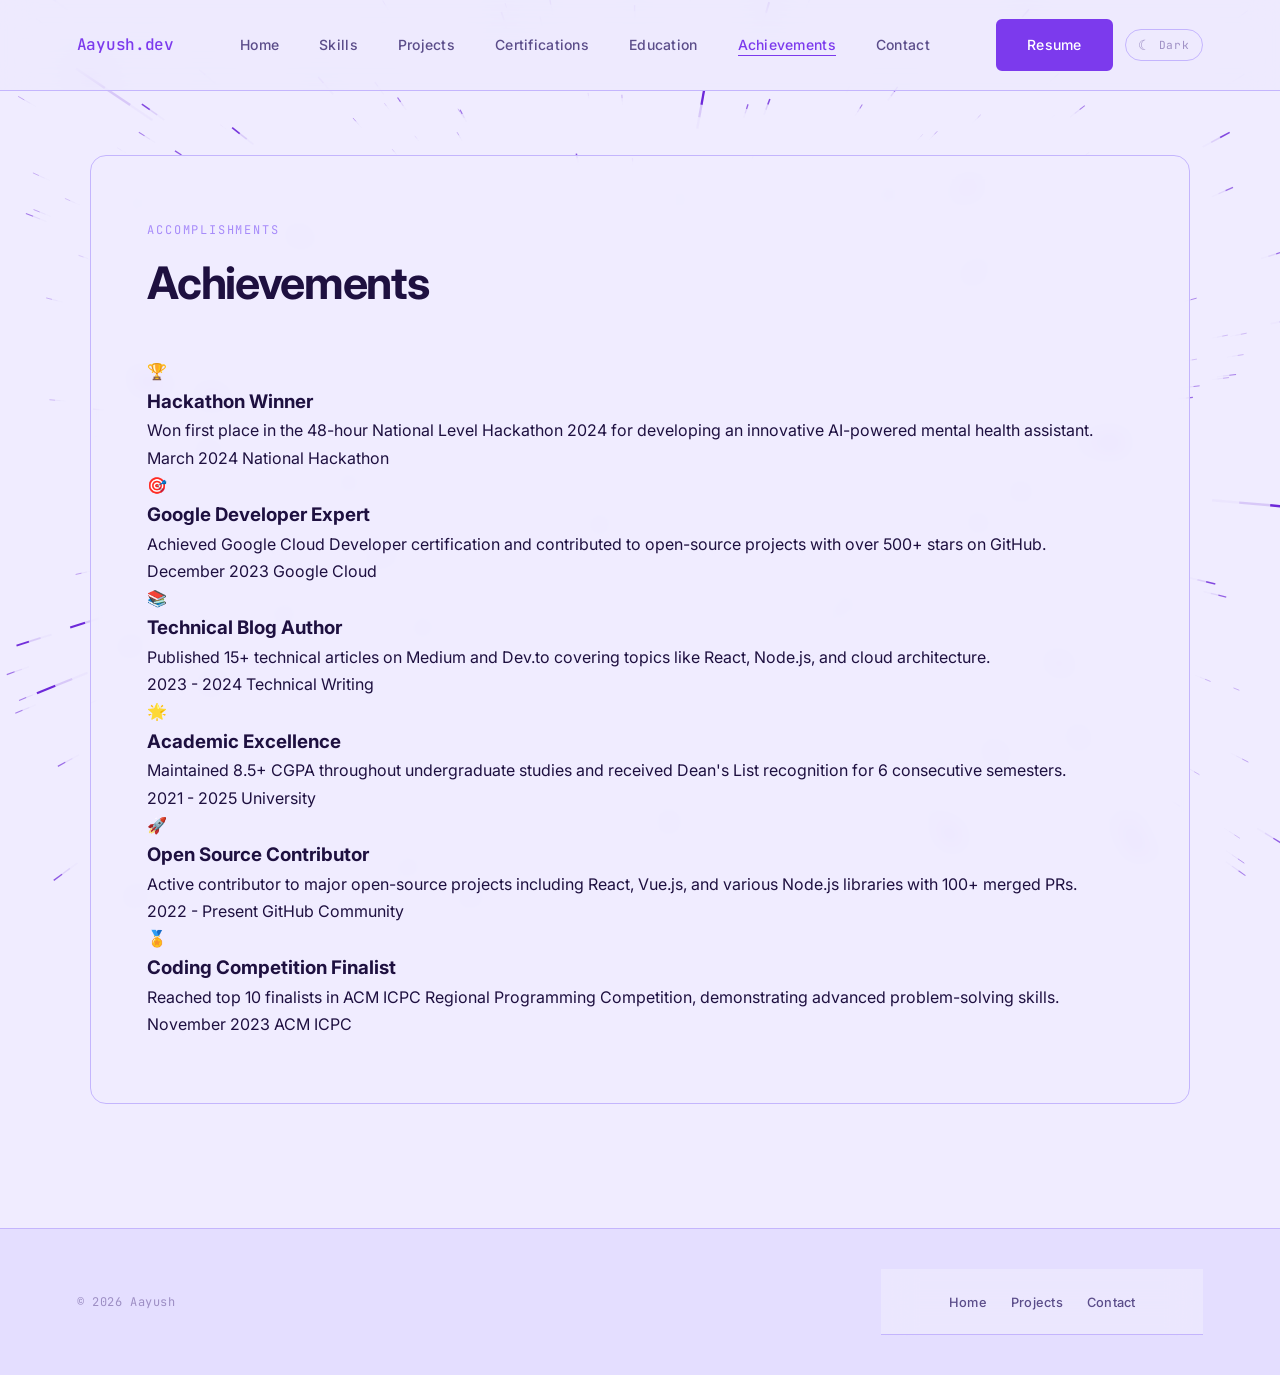
==== achievements.html @ 0359190d "Add files via upload" ====
<!DOCTYPE html>
<html lang="en">
<head>
  <meta charset="UTF-8" />
  <meta name="viewport" content="width=device-width, initial-scale=1.0" />
  <title>Achievements — Aayush</title>
  <link rel="stylesheet" href="css/style.css" />
</head>
<body>
  <canvas id="starfield" aria-hidden="true"></canvas>
  <div id="curtain"></div>

  <nav>
    <a href="index.html" class="logo">Aayush.dev</a>
    <ul>
      <li><a href="index.html">Home</a></li>
      <li><a href="skills.html">Skills</a></li>
      <li><a href="projects.html">Projects</a></li>
      <li><a href="certifications.html">Certifications</a></li>
      <li><a href="education.html">Education</a></li>
      <li><a href="achievements.html" class="active">Achievements</a></li>
      <li><a href="contact.html">Contact</a></li>
    </ul>
    <div style="display:flex; align-items:center; gap:0.8rem;">
      <a href="resume.html" class="btn nav-resume-btn" aria-label="View Resume">Resume</a>
      <button id="theme-toggle" class="theme-toggle" aria-label="Toggle dark mode">
        <span class="toggle-icon">☾</span>
        <span class="toggle-label">Dark</span>
      </button>
      <button class="hamburger" aria-label="Toggle menu">
        <span></span><span></span><span></span>
      </button>
    </div>
  </nav>

  <section>
    <div class="section-inner">
      <p class="section-label fade-in">Accomplishments</p>
      <h1 class="section-title fade-in">Achievements</h1>

      <div class="achievements-grid fade-in">
        <!-- Achievement 1 -->
        <div class="achievement-card">
          <div class="achievement-icon">
            <span>🏆</span>
          </div>
          <div class="achievement-content">
            <h3 class="achievement-title">Hackathon Winner</h3>
            <p class="achievement-desc">
              Won first place in the 48-hour National Level Hackathon 2024 for developing an innovative AI-powered mental health assistant.
            </p>
            <div class="achievement-meta">
              <span class="achievement-date">March 2024</span>
              <span class="achievement-org">National Hackathon</span>
            </div>
          </div>
        </div>

        <!-- Achievement 2 -->
        <div class="achievement-card">
          <div class="achievement-icon">
            <span>🎯</span>
          </div>
          <div class="achievement-content">
            <h3 class="achievement-title">Google Developer Expert</h3>
            <p class="achievement-desc">
              Achieved Google Cloud Developer certification and contributed to open-source projects with over 500+ stars on GitHub.
            </p>
            <div class="achievement-meta">
              <span class="achievement-date">December 2023</span>
              <span class="achievement-org">Google Cloud</span>
            </div>
          </div>
        </div>

        <!-- Achievement 3 -->
        <div class="achievement-card">
          <div class="achievement-icon">
            <span>📚</span>
          </div>
          <div class="achievement-content">
            <h3 class="achievement-title">Technical Blog Author</h3>
            <p class="achievement-desc">
              Published 15+ technical articles on Medium and Dev.to covering topics like React, Node.js, and cloud architecture.
            </p>
            <div class="achievement-meta">
              <span class="achievement-date">2023 - 2024</span>
              <span class="achievement-org">Technical Writing</span>
            </div>
          </div>
        </div>

        <!-- Achievement 4 -->
        <div class="achievement-card">
          <div class="achievement-icon">
            <span>🌟</span>
          </div>
          <div class="achievement-content">
            <h3 class="achievement-title">Academic Excellence</h3>
            <p class="achievement-desc">
              Maintained 8.5+ CGPA throughout undergraduate studies and received Dean's List recognition for 6 consecutive semesters.
            </p>
            <div class="achievement-meta">
              <span class="achievement-date">2021 - 2025</span>
              <span class="achievement-org">University</span>
            </div>
          </div>
        </div>

        <!-- Achievement 5 -->
        <div class="achievement-card">
          <div class="achievement-icon">
            <span>🚀</span>
          </div>
          <div class="achievement-content">
            <h3 class="achievement-title">Open Source Contributor</h3>
            <p class="achievement-desc">
              Active contributor to major open-source projects including React, Vue.js, and various Node.js libraries with 100+ merged PRs.
            </p>
            <div class="achievement-meta">
              <span class="achievement-date">2022 - Present</span>
              <span class="achievement-org">GitHub Community</span>
            </div>
          </div>
        </div>

        <!-- Achievement 6 -->
        <div class="achievement-card">
          <div class="achievement-icon">
            <span>🏅</span>
          </div>
          <div class="achievement-content">
            <h3 class="achievement-title">Coding Competition Finalist</h3>
            <p class="achievement-desc">
              Reached top 10 finalists in ACM ICPC Regional Programming Competition, demonstrating advanced problem-solving skills.
            </p>
            <div class="achievement-meta">
              <span class="achievement-date">November 2023</span>
              <span class="achievement-org">ACM ICPC</span>
            </div>
          </div>
        </div>
      </div>
    </div>
  </section>

  <canvas class="canvas-divider" aria-hidden="true"></canvas>

  <footer>
    <p>&copy; 2026 Aayush</p>
    <nav>
      <ul>
        <li><a href="index.html">Home</a></li>
        <li><a href="projects.html">Projects</a></li>
        <li><a href="contact.html">Contact</a></li>
      </ul>
    </nav>
  </footer>

  <div class="toast" id="toast"></div>
  
  <!-- Contact Dialog Overlay -->
  <div class="contact-overlay" id="contactOverlay"></div>
  
  <!-- Contact Dialog -->
  <div class="contact-dialog" id="contactDialog">
    <div class="contact-dialog-header">
      <h3>Get in Touch</h3>
    </div>
    <div class="contact-dialog-body">
      <div class="contact-greeting">
        <span class="emoji">👋</span>
        Hello! I'd love to hear from you. Feel free to reach out if you have any questions, opportunities, or just want to connect!
      </div>
      <div class="contact-buttons">
        <a href="https://wa.me/+917888376973?text=Hi%20Aayush!%20I%20found%20your%20portfolio%20and%20would%20like%20to%20connect." target="_blank" rel="noopener noreferrer" class="contact-btn-whatsapp">
          <svg width="18" height="18" viewBox="0 0 24 24" fill="currentColor">
            <path d="M17.472 14.382c-.297-.149-1.758-.867-2.03-.967-.273-.099-.471-.149-.67.149-.197.297-.767.966-.94 1.164-.173.199-.347.223-.644.074-.297-.149-1.255-.462-2.39-1.475-.883-.788-1.48-1.761-1.653-2.059-.173-.297-.018-.458.13-.606.134-.133.297-.347.446-.521.151-.172.2-.296.3-.495.099-.198.05-.372-.025-.521-.075-.148-.669-1.611-.916-2.206-.242-.579-.487-.501-.669-.51l-.57-.01c-.198 0-.52.074-.792.372s-1.04 1.016-1.04 2.479 1.065 2.876 1.213 3.074c.149.198 2.095 3.2 5.076 4.487.709.306 1.263.489 1.694.626.712.226 1.36.194 1.872.118.571-.085 1.758-.719 2.006-1.413.248-.695.248-1.29.173-1.414-.074-.123-.272-.198-.57-.347m-5.421 7.403h-.004a9.87 9.87 0 01-5.031-1.378l-.361-.214-3.741.982.998-3.648-.235-.374a9.86 9.86 0 01-1.51-5.26c.001-5.45 4.436-9.884 9.888-9.884 2.64 0 5.122 1.03 6.988 2.898a9.825 9.825 0 012.893 6.994c-.003 5.45-4.437 9.884-9.885 9.884m8.413-18.297A11.815 11.815 0 0012.05 0C5.495 0 .16 5.335.157 11.892c0 2.096.547 4.142 1.588 5.945L.057 24l6.305-1.654a11.882 11.882 0 005.683 1.448h.005c6.554 0 11.89-5.335 11.893-11.893a11.821 11.821 0 00-3.48-8.413Z"/>
          </svg>
          Chat on WhatsApp
        </a>
        <button class="contact-btn-close" onclick="closeContactDialog()">Close</button>
      </div>
    </div>
  </div>

 

  <script src="js/main.js"></script>
</body>
</html>
---- css/style.css ----
@import url('https://fonts.googleapis.com/css2?family=Inter:wght@300;400;500;600;700&family=JetBrains+Mono:wght@300;400;500&display=swap');

*, *::before, *::after {
  margin: 0;
  padding: 0;
  box-sizing: border-box;
}

/* ── LIGHT MODE ── */
:root {
  --bg:           #f0ecff;
  --bg2:          #e4deff;
  --bg-glass:     rgba(240, 236, 255, 0.78);
  --bg2-glass:    rgba(228, 222, 255, 0.82);
  --text:         #1e1040;
  --text-muted:   #5b4d8a;
  --text-faint:   #9d8ec4;
  --accent:       #7c3aed;
  --accent2:      #a78bfa;
  --accent-hover: #6d28d9;
  --border:       rgba(124, 58, 237, 0.2);
  --border-solid: #c4b5fd;
  --glass-nav:    rgba(237, 233, 254, 0.82);
  --mono: 'JetBrains Mono', monospace;
  --sans: 'Inter', sans-serif;
  --transition: 0.4s cubic-bezier(0.4, 0, 0.2, 1);
}

/* ── DARK MODE ── */
[data-theme="dark"] {
  --bg:           #0d0820;
  --bg2:          #160e30;
  --bg-glass:     rgba(13, 8, 32, 0.80);
  --bg2-glass:    rgba(22, 14, 48, 0.85);
  --text:         #e8e0ff;
  --text-muted:   #b8a8e8;
  --text-faint:   #6b5b9a;
  --accent:       #a78bfa;
  --accent2:      #c4b5fd;
  --accent-hover: #c4b5fd;
  --border:       rgba(167, 139, 250, 0.2);
  --border-solid: #4c3880;
  --glass-nav:    rgba(13, 8, 32, 0.85);
}

html { scroll-behavior: smooth; }

body {
  font-family: var(--sans);
  background: var(--bg);
  color: var(--text);
  line-height: 1.7;
  overflow-x: hidden;
  position: relative;
}

/* ── STARFIELD ── */
#starfield {
  position: fixed;
  inset: 0;
  width: 100%;
  height: 100%;
  z-index: 0;
  pointer-events: none;
}

nav, section, footer, .canvas-divider {
  position: relative;
  z-index: 1;
}

/* Sections: translucent glass so starfield peeks through */
section {
  padding: 4rem 6%;
  background: transparent;
  backdrop-filter: none;
  -webkit-backdrop-filter: none;
}

/* Inner content wrapper — centered card with starfield visible on sides */
.section-inner {
  max-width: 1100px;
  margin: 0 auto;
  padding: 4rem 5%;
  background: var(--bg-glass);
  backdrop-filter: blur(10px);
  -webkit-backdrop-filter: blur(10px);
  border-radius: 16px;
  border: 1px solid var(--border-solid);
}

/* Hero fully transparent — starfield fully visible */
section.hero {
  background: transparent;
  backdrop-filter: none;
  -webkit-backdrop-filter: none;
  padding: 0;
}

/* ── PAGE TRANSITION ── */
#curtain {
  position: fixed;
  inset: 0;
  z-index: 9998;
  pointer-events: none;
  opacity: 0;
  background: #000;
  transition: opacity 0.35s ease;
}

/* ── NAV ── */
nav {
  display: flex;
  justify-content: space-between;
  align-items: center;
  padding: 1.2rem 6%;
  position: sticky;
  top: 0;
  background: var(--glass-nav);
  backdrop-filter: blur(16px);
  -webkit-backdrop-filter: blur(16px);
  z-index: 100;
  border-bottom: 1px solid var(--border-solid);
  transition: background 0.3s;
}

.logo {
  font-family: var(--mono);
  font-size: 1rem;
  font-weight: 500;
  color: var(--accent);
  text-decoration: none;
  letter-spacing: -0.02em;
}

nav ul {
  list-style: none;
  display: flex;
  gap: 2.5rem;
}

nav ul a {
  font-family: var(--sans);
  font-size: 0.875rem;
  font-weight: 500;
  color: var(--text-muted);
  text-decoration: none;
  letter-spacing: 0.02em;
  position: relative;
  transition: color 0.3s;
}

nav ul a::after {
  content: '';
  position: absolute;
  bottom: -3px;
  left: 0;
  width: 0;
  height: 1.5px;
  background: var(--accent);
  transition: width 0.3s ease;
}

nav ul a:hover,
nav ul a.active {
  color: var(--accent);
}

nav ul a:hover::after,
nav ul a.active::after {
  width: 100%;
}

.hamburger {
  display: none;
  flex-direction: column;
  gap: 5px;
  cursor: pointer;
  background: none;
  border: none;
  padding: 4px;
}

.hamburger span {
  width: 22px;
  height: 1.5px;
  background: var(--text);
  transition: 0.3s;
  display: block;
}

/* ── THEME TOGGLE ── */
.theme-toggle {
  background: none;
  border: 1px solid var(--border-solid);
  border-radius: 20px;
  padding: 0.35rem 0.75rem;
  cursor: pointer;
  font-family: var(--mono);
  font-size: 0.7rem;
  color: var(--text-faint);
  letter-spacing: 0.08em;
  display: flex;
  align-items: center;
  gap: 0.4rem;
  transition: border-color 0.3s, color 0.3s;
  white-space: nowrap;
}

.theme-toggle:hover {
  border-color: var(--accent);
  color: var(--accent);
}

.theme-toggle .toggle-icon { font-size: 0.85rem; }

/* ── HERO ── */
.hero {
  min-height: 88vh;
  display: flex;
  flex-direction: column;
  justify-content: center;
  padding: 4rem 6%;
  position: relative;
  overflow: hidden;
}

.hero-inner {
  position: relative;
  z-index: 1;
  width: 100%;
}

.hero-layout {
  display: grid;
  grid-template-columns: 1fr 1fr;
  gap: 4rem;
  align-items: center;
  width: 100%;
}

.hero-text {
  display: flex;
  flex-direction: column;
  justify-content: center;
}

.hero-eyebrow {
  font-family: var(--mono);
  font-size: 0.8rem;
  color: var(--accent2);
  letter-spacing: 0.1em;
  text-transform: uppercase;
  margin-bottom: 1.5rem;
}

.hero h1 {
  font-size: clamp(2.5rem, 6vw, 5rem);
  font-weight: 700;
  line-height: 1.1;
  letter-spacing: -0.03em;
  margin-bottom: 1.5rem;
  background: linear-gradient(135deg, var(--text) 0%, var(--accent2) 100%);
  -webkit-background-clip: text;
  -webkit-text-fill-color: transparent;
  background-clip: text;
}

.hero-desc {
  font-size: 1.1rem;
  color: var(--text-muted);
  max-width: 480px;
  margin-bottom: 2.5rem;
  line-height: 1.8;
}

.hero-photo {
  width: 100%;
  max-width: 320px;
  border-radius: 20px;
  border: 1px solid var(--border-solid);
  background: var(--bg2-glass);
  backdrop-filter: blur(8px);
  display: flex;
  align-items: center;
  justify-content: center;
  font-size: 6rem;
  overflow: hidden;
  justify-self: center;
  position: relative;
  /* glow pulse */
  box-shadow:
    0 0 0 0 rgba(124, 58, 237, 0.5),
    0 0 40px rgba(124, 58, 237, 0.2);
  animation: hero-photo-pulse 3s ease-in-out infinite;
}

@keyframes hero-photo-pulse {
  0%   { box-shadow: 0 0 0 0px rgba(124,58,237,0.45), 0 0 40px rgba(124,58,237,0.15); }
  50%  { box-shadow: 0 0 0 12px rgba(124,58,237,0.0), 0 0 60px rgba(167,139,250,0.35); }
  100% { box-shadow: 0 0 0 0px rgba(124,58,237,0.45), 0 0 40px rgba(124,58,237,0.15); }
}

/* floating drift */
.hero-photo-wrap {
  justify-self: center;
  animation: hero-float 5s ease-in-out infinite;
}

@keyframes hero-float {
  0%, 100% { transform: translateY(0); }
  50%       { transform: translateY(-10px); }
}

.hero-photo img {
  width: 100%;
  height: auto;
  display: block;
  object-fit: contain;
}

.scroll-hint {
  font-family: var(--mono);
  font-size: 0.75rem;
  color: var(--text-faint);
  letter-spacing: 0.15em;
  text-transform: uppercase;
  display: flex;
  align-items: center;
  gap: 0.8rem;
  margin-top: 4rem;
}

.scroll-hint::before {
  content: '';
  width: 40px;
  height: 1px;
  background: var(--accent2);
}

/* ── CANVAS DIVIDER ── */
.canvas-divider {
  width: 100%;
  height: 60px;
  display: block;
  opacity: 0;
  pointer-events: none;
}

/* ── SECTION LABELS ── */
.section-label {
  font-family: var(--mono);
  font-size: 0.75rem;
  color: var(--accent2);
  letter-spacing: 0.15em;
  text-transform: uppercase;
  margin-bottom: 1rem;
}

.section-title {
  font-size: clamp(1.8rem, 4vw, 2.8rem);
  font-weight: 700;
  letter-spacing: -0.03em;
  margin-bottom: 3rem;
  line-height: 1.2;
  color: var(--text);
}

/* ── ABOUT ── */
.about-layout {
  display: grid;
  grid-template-columns: 1fr 1.4fr;
  gap: 5rem;
  align-items: start;
  max-width: 1000px;
}

.about-photo-placeholder {
  background: var(--bg2);
  border: 1px solid var(--border-solid);
  border-radius: 50%;
  display: flex;
  align-items: center;
  justify-content: center;
  box-shadow: 0 0 40px rgba(124, 58, 237, 0.2);
}

.about-text p {
  color: var(--text-muted);
  margin-bottom: 1.2rem;
  font-size: 1rem;
  line-height: 1.8;
}

.about-meta {
  margin-top: 2rem;
  display: flex;
  flex-direction: column;
  gap: 0.6rem;
}

.about-meta-item {
  display: flex;
  gap: 1rem;
  font-size: 0.875rem;
}

.about-meta-item .label {
  font-family: var(--mono);
  color: var(--accent2);
  min-width: 80px;
  font-size: 0.75rem;
  letter-spacing: 0.05em;
  padding-top: 2px;
}

.about-meta-item .value { color: var(--text); }

/* ── SKILLS ── */
.skills-categories {
  display: grid;
  grid-template-columns: repeat(auto-fit, minmax(220px, 1fr));
  gap: 2rem;
  max-width: 1000px;
}

.skill-group {
  background: var(--bg2);
  border: 1px solid var(--border-solid);
  border-radius: 12px;
  padding: 1.5rem;
}

.skill-group h3 {
  font-family: var(--mono);
  font-size: 0.75rem;
  letter-spacing: 0.1em;
  text-transform: uppercase;
  color: var(--accent);
  margin-bottom: 1rem;
  padding-bottom: 0.5rem;
  border-bottom: 1px solid var(--border-solid);
}

.skill-list {
  list-style: none;
  display: flex;
  flex-direction: column;
  gap: 0.5rem;
}

.skill-list li {
  font-size: 0.95rem;
  color: var(--text-muted);
  display: flex;
  align-items: center;
  gap: 0.6rem;
}

.skill-list li::before {
  content: '';
  width: 4px;
  height: 4px;
  border-radius: 50%;
  background: var(--accent2);
  flex-shrink: 0;
}

/* ── NAV RESUME BUTTON ── */
.nav-resume-btn {
  padding: 0.4rem 1.1rem;
  font-size: 0.78rem;
  border-radius: 20px;
  letter-spacing: 0.04em;
}

/* ── CERT PREVIEW (shorter than project preview) ── */
.cert-preview {
  height: 120px;
}

/* ── RESUME PAGE ── */
.resume-header {
  display: flex;
  justify-content: space-between;
  align-items: flex-end;
  flex-wrap: wrap;
  gap: 1.5rem;
  margin-bottom: 2rem;
}

.resume-download-btn {
  display: inline-flex;
  align-items: center;
  gap: 0.5rem;
  border-radius: 20px;
  padding: 0.55rem 1.4rem;
  font-size: 0.85rem;
  white-space: nowrap;
}

.resume-viewer {
  position: relative;
  border-radius: 12px;
  overflow: hidden;
  border: 1px solid var(--border-solid);
  background: var(--bg2);
  min-height: 80vh;
}

.resume-iframe {
  width: 100%;
  height: 80vh;
  border: none;
  display: block;
}

.resume-viewer object,
.resume-viewer iframe {
  width: 100%;
  height: 80vh;
  border: none;
  display: block;
}

.resume-fallback {
  display: none;
  flex-direction: column;
  align-items: center;
  justify-content: center;
  text-align: center;
  padding: 4rem 2rem;
  min-height: 80vh;
  gap: 0.8rem;
}

.resume-fallback-icon { font-size: 4rem; opacity: 0.4; }

.resume-fallback-title {
  font-size: 1.1rem;
  font-weight: 600;
  color: var(--text);
}

.resume-fallback-sub {
  font-size: 0.9rem;
  color: var(--text-muted);
  max-width: 400px;
  line-height: 1.7;
}

.resume-fallback-sub code {
  font-family: var(--mono);
  font-size: 0.85rem;
  color: var(--accent2);
  background: var(--bg-glass);
  padding: 0.1rem 0.4rem;
  border-radius: 4px;
}

/* ── SKILL FILTER TABS ── */
.skill-filters {
  display: flex;
  flex-wrap: wrap;
  gap: 0.5rem;
  margin-bottom: 2.5rem;
  justify-content: center;
}

.skill-filter {
  font-family: var(--mono);
  font-size: 0.75rem;
  letter-spacing: 0.04em;
  padding: 0.45rem 1.1rem;
  border-radius: 20px;
  border: 1px solid var(--border-solid);
  background: transparent;
  color: var(--text-muted);
  cursor: pointer;
  transition: background 0.25s, color 0.25s, border-color 0.25s;
}

.skill-filter:hover {
  border-color: var(--accent);
  color: var(--accent);
}

.skill-filter.active {
  background: var(--accent);
  border-color: var(--accent);
  color: #fff;
}

/* ── SKILL CARDS ── */
.skill-cards {
  display: grid;
  grid-template-columns: repeat(3, 1fr);
  gap: 1.2rem;
}

.skill-card {
  display: flex;
  align-items: center;
  gap: 1rem;
  background: var(--bg2);
  border: 1px solid var(--border-solid);
  border-radius: 12px;
  padding: 1.2rem 1.4rem;
  transition: border-color 0.3s, transform 0.2s, box-shadow 0.3s;
}

.skill-card:hover {
  border-color: var(--accent);
  transform: translateY(-2px);
  box-shadow: 0 6px 24px rgba(124, 58, 237, 0.18);
}

.skill-card.hidden {
  display: none;
}

.skill-card-icon {
  width: 42px;
  height: 42px;
  border-radius: 10px;
  background: var(--bg-glass);
  border: 1px solid var(--border-solid);
  display: flex;
  align-items: center;
  justify-content: center;
  font-family: var(--mono);
  font-size: 0.7rem;
  font-weight: 600;
  color: var(--accent);
  flex-shrink: 0;
  letter-spacing: -0.02em;
}

.skill-card-body {
  flex: 1;
  min-width: 0;
}

.skill-card-header {
  display: flex;
  justify-content: space-between;
  align-items: baseline;
  margin-bottom: 0.5rem;
}

.skill-card-name {
  font-size: 0.95rem;
  font-weight: 600;
  color: var(--text);
  letter-spacing: -0.01em;
}

.skill-card-pct {
  font-family: var(--mono);
  font-size: 0.75rem;
  color: var(--accent2);
  font-weight: 500;
}

.skill-card-track {
  background: var(--bg-glass);
  border-radius: 4px;
  height: 5px;
  overflow: hidden;
  margin-bottom: 0.55rem;
}

.skill-card-fill {
  height: 100%;
  width: 0;
  background: linear-gradient(90deg, var(--accent), var(--accent2));
  border-radius: 4px;
  transition: width 1.1s cubic-bezier(0.4, 0, 0.2, 1);
}

.skill-card-cat {
  font-family: var(--mono);
  font-size: 0.65rem;
  color: var(--text-faint);
  letter-spacing: 0.05em;
}

@media (max-width: 900px) {
  .skill-cards { grid-template-columns: repeat(2, 1fr); }
}

@media (max-width: 560px) {
  .skill-cards { grid-template-columns: 1fr; }
}

/* ── SKILL BARS ── */
.skill-bars {
  max-width: 700px;
  margin-top: 4rem;
}

.skill-bars-title {
  font-family: var(--mono);
  font-size: 0.75rem;
  color: var(--accent2);
  letter-spacing: 0.15em;
  text-transform: uppercase;
  margin-bottom: 2rem;
  padding-bottom: 0.5rem;
  border-bottom: 1px solid var(--border-solid);
}

.skill-bar { margin-bottom: 1.4rem; }

.skill-bar-label {
  display: flex;
  justify-content: space-between;
  margin-bottom: 0.5rem;
  font-size: 0.875rem;
}

.skill-bar-label span:first-child { color: var(--text-muted); }

.skill-bar-label span:last-child {
  font-family: var(--mono);
  font-size: 0.75rem;
  color: var(--accent2);
}

.skill-bar-track {
  background: var(--bg2);
  border: 1px solid var(--border-solid);
  border-radius: 4px;
  height: 6px;
  overflow: hidden;
}

.skill-bar-fill {
  height: 100%;
  background: linear-gradient(90deg, var(--accent), var(--accent2));
  border-radius: 4px;
  width: 0;
  transition: width 1.2s cubic-bezier(0.4, 0, 0.2, 1);
}

/* ── PROJECT CARDS (grid layout) ── */
.proj-grid {
  display: grid;
  grid-template-columns: repeat(3, 1fr);
  gap: 1.5rem;
}

.proj-card {
  background: var(--bg2);
  border: 1px solid var(--border-solid);
  border-radius: 16px;
  overflow: hidden;
  display: flex;
  flex-direction: column;
  transition: transform 0.25s, box-shadow 0.25s, border-color 0.25s;
}

.proj-card:hover {
  transform: translateY(-4px);
  box-shadow: 0 12px 40px rgba(124, 58, 237, 0.2);
  border-color: var(--accent);
}

/* Preview area */
.proj-preview {
  position: relative;
  height: 180px;
  background: linear-gradient(135deg, var(--bg) 0%, var(--bg2) 100%);
  overflow: hidden;
}

.proj-preview-placeholder {
  width: 100%;
  height: 100%;
  display: flex;
  align-items: center;
  justify-content: center;
  font-size: 4rem;
  opacity: 0.35;
}

/* If user adds a real screenshot: */
.proj-preview img {
  width: 100%;
  height: 100%;
  object-fit: cover;
  object-position: top;
}

.proj-preview-image {
  width: 100%;
  height: 100%;
  object-fit: cover;
  object-position: top;
}

.proj-stack-badge {
  position: absolute;
  top: 0.75rem;
  right: 0.75rem;
  background: var(--accent);
  color: #fff;
  font-family: var(--mono);
  font-size: 0.65rem;
  font-weight: 600;
  letter-spacing: 0.06em;
  padding: 0.3rem 0.7rem;
  border-radius: 20px;
}

/* Content area */
.proj-content {
  padding: 1.4rem;
  display: flex;
  flex-direction: column;
  gap: 0.9rem;
  flex: 1;
}

.proj-title {
  font-size: 1.1rem;
  font-weight: 700;
  letter-spacing: -0.02em;
  color: var(--text);
}

.proj-desc {
  font-size: 0.875rem;
  color: var(--text-muted);
  line-height: 1.7;
}

.proj-tags {
  display: flex;
  flex-wrap: wrap;
  gap: 0.4rem;
}

.proj-tag {
  font-family: var(--mono);
  font-size: 0.65rem;
  color: var(--accent2);
  border: 1px solid var(--border-solid);
  background: var(--bg-glass);
  padding: 0.2rem 0.6rem;
  border-radius: 20px;
  letter-spacing: 0.03em;
}

.proj-features {
  list-style: none;
  display: flex;
  flex-direction: column;
  gap: 0.35rem;
  padding: 0;
}

.proj-features li {
  font-size: 0.85rem;
  color: var(--text-muted);
  padding-left: 1.1rem;
  position: relative;
}

.proj-features li::before {
  content: '•';
  position: absolute;
  left: 0;
  color: var(--accent2);
}

.proj-actions {
  display: flex;
  gap: 0.5rem;
  flex-wrap: wrap;
  margin-top: auto;
  padding-top: 0.4rem;
}

.proj-btn {
  padding: 0.45rem 1rem;
  font-size: 0.78rem;
  border-radius: 20px;
}

@media (max-width: 1000px) {
  .proj-grid { grid-template-columns: repeat(2, 1fr); }
}

@media (max-width: 600px) {
  .proj-grid { grid-template-columns: 1fr; }
}

/* ── PROJECTS LIST (home page preview) ── */
.projects-list {
  max-width: 1000px;
  display: flex;
  flex-direction: column;
}

.project-item {
  display: grid;
  grid-template-columns: 1fr 2fr;
  gap: 3rem;
  padding: 2.5rem 0;
  border-bottom: 1px solid var(--border-solid);
  text-decoration: none;
  color: inherit;
  cursor: pointer;
  transition: background 0.3s;
}

.project-item:first-child { border-top: 1px solid var(--border-solid); }
.project-item:hover .project-title { color: var(--accent); }
.project-item:hover .project-arrow { transform: translate(4px, -4px); }

.project-meta {
  display: flex;
  flex-direction: column;
  gap: 0.4rem;
}

.project-year {
  font-family: var(--mono);
  font-size: 0.75rem;
  color: var(--accent2);
  letter-spacing: 0.05em;
}

.project-tags-small {
  display: flex;
  flex-wrap: wrap;
  gap: 0.3rem;
  margin-top: 0.5rem;
}

.tag-sm {
  font-family: var(--mono);
  font-size: 0.65rem;
  color: var(--accent);
  border: 1px solid var(--border-solid);
  padding: 0.15rem 0.5rem;
  border-radius: 3px;
  letter-spacing: 0.03em;
  background: var(--bg2);
}

.project-body {
  display: flex;
  flex-direction: column;
  gap: 0.6rem;
}

.project-title-row {
  display: flex;
  align-items: flex-start;
  justify-content: space-between;
  gap: 1rem;
}

.project-title {
  font-size: 1.2rem;
  font-weight: 600;
  letter-spacing: -0.02em;
  transition: color 0.3s;
  color: var(--text);
}

.project-arrow {
  font-size: 1rem;
  color: var(--accent2);
  transition: transform 0.3s ease;
  flex-shrink: 0;
  margin-top: 3px;
}

.project-desc {
  font-size: 0.9rem;
  color: var(--text-muted);
  line-height: 1.7;
}

/* ── CONTACT ── */
.contact-layout {
  display: grid;
  grid-template-columns: 1fr 1.5fr;
  gap: 5rem;
  max-width: 900px;
  align-items: start;
}

.contact-intro p {
  color: var(--text-muted);
  font-size: 0.95rem;
  line-height: 1.8;
  margin-bottom: 2rem;
}

.contact-links {
  display: flex;
  flex-direction: column;
  gap: 0.8rem;
}

.contact-link {
  display: flex;
  align-items: center;
  gap: 0.8rem;
  font-size: 0.875rem;
  color: var(--text-muted);
  text-decoration: none;
  transition: color 0.3s;
}

.contact-link:hover { color: var(--accent); }

.contact-link-icon {
  font-family: var(--mono);
  font-size: 0.75rem;
  color: var(--accent2);
  min-width: 60px;
  letter-spacing: 0.05em;
}

.contact-form {
  display: flex;
  flex-direction: column;
  gap: 1.2rem;
}

.form-group {
  display: flex;
  flex-direction: column;
  gap: 0.4rem;
}

.form-group label {
  font-family: var(--mono);
  font-size: 0.7rem;
  color: var(--accent2);
  letter-spacing: 0.1em;
  text-transform: uppercase;
}

.form-group input,
.form-group textarea {
  background: var(--bg2);
  border: 1px solid var(--border-solid);
  border-radius: 6px;
  padding: 0.75rem 1rem;
  color: var(--text);
  font-size: 0.9rem;
  font-family: var(--sans);
  transition: border-color 0.3s, box-shadow 0.3s;
  outline: none;
  width: 100%;
}

.form-group input:focus,
.form-group textarea:focus {
  border-color: var(--accent);
  box-shadow: 0 0 0 3px rgba(124, 58, 237, 0.15);
}

.form-group textarea {
  resize: vertical;
  min-height: 130px;
}

/* ── SOCIAL ICONS ── */
.social-icons {
  display: flex;
  gap: 0.8rem;
  flex-wrap: wrap;
  margin-bottom: 1.5rem;
}

.social-icon {
  display: inline-flex;
  align-items: center;
  justify-content: center;
  width: 38px;
  height: 38px;
  border: 1px solid var(--border-solid);
  border-radius: 8px;
  color: var(--text-muted);
  text-decoration: none;
  background: var(--bg2);
  transition: border-color 0.3s, color 0.3s, transform 0.2s, box-shadow 0.3s;
}

.social-icon:hover {
  border-color: var(--accent);
  color: var(--accent);
  transform: translateY(-2px);
  box-shadow: 0 4px 16px rgba(124, 58, 237, 0.3);
}

/* ── BUTTONS ── */
.btn {
  display: inline-flex;
  align-items: center;
  gap: 0.5rem;
  padding: 0.75rem 1.8rem;
  background: var(--accent);
  color: #fff;
  border-radius: 6px;
  text-decoration: none;
  font-size: 0.875rem;
  font-weight: 500;
  letter-spacing: 0.02em;
  transition: background 0.3s, transform 0.2s, box-shadow 0.3s;
  border: 2px solid var(--accent);
  cursor: pointer;
  font-family: var(--sans);
}

.btn:hover {
  background: var(--accent-hover);
  border-color: var(--accent-hover);
  transform: translateY(-2px);
  box-shadow: 0 6px 20px rgba(124, 58, 237, 0.4);
}

.btn-ghost {
  background: transparent;
  color: var(--accent);
  border-color: var(--accent);
}

.btn-ghost:hover {
  background: var(--accent);
  color: #fff;
}

/* ── CONTACT DIALOG BOX ── */
.contact-dialog {
  position: fixed;
  top: 50%;
  left: 50%;
  transform: translate(-50%, -50%);
  width: 400px;
  background: white;
  border-radius: 12px;
  box-shadow: 0 20px 60px rgba(0, 0, 0, 0.3);
  z-index: 1001;
  opacity: 0;
  visibility: hidden;
  transition: all 0.3s ease;
}

.contact-dialog.show {
  opacity: 1;
  visibility: visible;
}

.contact-dialog-header {
  background: linear-gradient(135deg, #25D366 0%, #128C7E 100%);
  color: white;
  padding: 1.5rem;
  border-radius: 12px 12px 0 0;
  text-align: center;
}

.contact-dialog-header h3 {
  font-size: 1.2rem;
  font-weight: 600;
  margin: 0;
}

.contact-dialog-body {
  padding: 2rem;
  text-align: center;
}

.contact-greeting {
  color: #333;
  font-size: 1rem;
  line-height: 1.6;
  margin-bottom: 1.5rem;
}

.contact-greeting .emoji {
  font-size: 2rem;
  display: block;
  margin-bottom: 1rem;
}

.contact-buttons {
  display: flex;
  gap: 1rem;
  justify-content: center;
  flex-wrap: wrap;
}

.contact-btn-whatsapp {
  background: #25D366;
  color: white;
  border: none;
  border-radius: 8px;
  padding: 0.8rem 1.5rem;
  cursor: pointer;
  font-size: 0.9rem;
  font-weight: 500;
  transition: background 0.2s;
  text-decoration: none;
  display: inline-flex;
  align-items: center;
  gap: 0.5rem;
}

.contact-btn-whatsapp:hover {
  background: #128C7E;
}

.contact-btn-close {
  background: #6b7280;
  color: white;
  border: none;
  border-radius: 8px;
  padding: 0.8rem 1.5rem;
  cursor: pointer;
  font-size: 0.9rem;
  font-weight: 500;
  transition: background 0.2s;
}

.contact-btn-close:hover {
  background: #4b5563;
}

.contact-overlay {
  position: fixed;
  top: 0;
  left: 0;
  width: 100%;
  height: 100%;
  background: rgba(0, 0, 0, 0.5);
  z-index: 1000;
  opacity: 0;
  visibility: hidden;
  transition: all 0.3s ease;
}

.contact-overlay.show {
  opacity: 1;
  visibility: visible;
}

/* Dark mode support */
[data-theme="dark"] .contact-dialog {
  background: var(--bg2);
  color: var(--text);
}

[data-theme="dark"] .contact-greeting {
  color: var(--text);
}

@media (max-width: 480px) {
  .contact-dialog {
    width: 90%;
    margin: 0 5%;
  }
  
  .contact-dialog-body {
    padding: 1.5rem;
  }
  
  .contact-buttons {
    flex-direction: column;
  }
  
  .contact-btn-whatsapp,
  .contact-btn-close {
    width: 100%;
  }
}
.ai-chat-float {
  position: fixed;
  bottom: 2rem;
  right: 2rem;
  width: 60px;
  height: 60px;
  background: linear-gradient(135deg, #667eea 0%, #764ba2 100%);
  border-radius: 50%;
  display: flex;
  align-items: center;
  justify-content: center;
  cursor: pointer;
  box-shadow: 0 4px 20px rgba(102, 126, 234, 0.4);
  transition: transform 0.3s, box-shadow 0.3s;
  z-index: 1000;
}

.ai-chat-float:hover {
  transform: scale(1.1);
  box-shadow: 0 6px 25px rgba(102, 126, 234, 0.5);
}

.ai-chat-float svg {
  width: 30px;
  height: 30px;
  fill: white;
}

/* ── AI CHATBOT DIALOG BOX ── */
.ai-chat-dialog {
  position: fixed;
  bottom: 6rem;
  right: 2rem;
  width: 350px;
  height: 500px;
  background: white;
  border-radius: 12px;
  box-shadow: 0 10px 40px rgba(0, 0, 0, 0.2);
  z-index: 999;
  opacity: 0;
  visibility: hidden;
  transform: translateY(20px);
  transition: all 0.3s ease;
  display: flex;
  flex-direction: column;
}

.ai-chat-dialog.show {
  opacity: 1;
  visibility: visible;
  transform: translateY(0);
}

.ai-chat-header {
  background: linear-gradient(135deg, #667eea 0%, #764ba2 100%);
  color: white;
  padding: 1rem 1.2rem;
  border-radius: 12px 12px 0 0;
  display: flex;
  justify-content: space-between;
  align-items: center;
}

.ai-chat-header h3 {
  font-size: 1rem;
  font-weight: 600;
  margin: 0;
  display: flex;
  align-items: center;
  gap: 0.5rem;
}

.ai-status-dot {
  width: 8px;
  height: 8px;
  background: #4ade80;
  border-radius: 50%;
  animation: pulse 2s infinite;
}

@keyframes pulse {
  0%, 100% { opacity: 1; }
  50% { opacity: 0.5; }
}

.ai-close-btn {
  background: none;
  border: none;
  color: white;
  font-size: 1.5rem;
  cursor: pointer;
  padding: 0;
  width: 24px;
  height: 24px;
  display: flex;
  align-items: center;
  justify-content: center;
  border-radius: 50%;
  transition: background 0.2s;
}

.ai-close-btn:hover {
  background: rgba(255, 255, 255, 0.2);
}

.ai-chat-body {
  flex: 1;
  padding: 1rem;
  overflow-y: auto;
  display: flex;
  flex-direction: column;
  gap: 0.5rem;
}

.ai-message {
  max-width: 80%;
  padding: 0.7rem 1rem;
  border-radius: 12px;
  font-size: 0.9rem;
  line-height: 1.4;
}

.ai-message.bot {
  background: #f3f4f6;
  color: #333;
  align-self: flex-start;
  border-bottom-left-radius: 4px;
}

.ai-message.user {
  background: linear-gradient(135deg, #667eea 0%, #764ba2 100%);
  color: white;
  align-self: flex-end;
  border-bottom-right-radius: 4px;
}

.ai-typing {
  display: flex;
  gap: 0.3rem;
  padding: 0.7rem 1rem;
  background: #f3f4f6;
  border-radius: 12px;
  border-bottom-left-radius: 4px;
  max-width: 60px;
}

.ai-typing-dot {
  width: 6px;
  height: 6px;
  background: #667eea;
  border-radius: 50%;
  animation: typing 1.4s infinite;
}

.ai-typing-dot:nth-child(2) { animation-delay: 0.2s; }
.ai-typing-dot:nth-child(3) { animation-delay: 0.4s; }

@keyframes typing {
  0%, 60%, 100% { transform: translateY(0); }
  30% { transform: translateY(-10px); }
}

.ai-chat-input-group {
  padding: 1rem;
  border-top: 1px solid #e5e7eb;
  display: flex;
  gap: 0.5rem;
}

.ai-chat-input {
  flex: 1;
  padding: 0.7rem;
  border: 1px solid #ddd;
  border-radius: 8px;
  font-size: 0.9rem;
  font-family: inherit;
  resize: none;
  min-height: 40px;
  max-height: 80px;
}

.ai-chat-input:focus {
  outline: none;
  border-color: #667eea;
}

.ai-send-btn {
  background: linear-gradient(135deg, #667eea 0%, #764ba2 100%);
  color: white;
  border: none;
  border-radius: 8px;
  padding: 0.7rem 1rem;
  cursor: pointer;
  font-size: 0.85rem;
  font-weight: 500;
  transition: transform 0.2s;
  white-space: nowrap;
}

.ai-send-btn:hover {
  transform: scale(1.05);
}

.ai-send-btn:disabled {
  opacity: 0.6;
  cursor: not-allowed;
  transform: none;
}

/* Dark mode support */
[data-theme="dark"] .ai-chat-dialog {
  background: var(--bg2);
  color: var(--text);
}

[data-theme="dark"] .ai-chat-header {
  background: linear-gradient(135deg, #667eea 0%, #764ba2 100%);
}

[data-theme="dark"] .ai-message.bot {
  background: var(--bg);
  color: var(--text);
}

[data-theme="dark"] .ai-chat-input-group {
  border-top-color: var(--border-solid);
}

[data-theme="dark"] .ai-chat-input {
  background: var(--bg);
  border-color: var(--border-solid);
  color: var(--text);
}

@media (max-width: 480px) {
  .ai-chat-float {
    bottom: 1.5rem;
    right: 1.5rem;
    width: 50px;
    height: 50px;
  }
  
  .ai-chat-float svg {
    width: 25px;
    height: 25px;
  }
  
  .ai-chat-dialog {
    right: 1.5rem;
    bottom: 5.5rem;
    width: 300px;
    height: 450px;
  }
}

/* ── FOOTER ── */
footer {
  padding: 2.5rem 6%;
  border-top: 1px solid var(--border-solid);
  display: flex;
  justify-content: space-between;
  align-items: center;
  flex-wrap: wrap;
  gap: 1rem;
  background: var(--bg2);
  position: relative;
  z-index: 1;
}

footer p {
  font-family: var(--mono);
  font-size: 0.75rem;
  color: var(--text-faint);
  letter-spacing: 0.05em;
}

footer nav ul { gap: 1.5rem; }
footer nav ul a { font-size: 0.8rem; }

/* ── TOAST ── */
.toast {
  position: fixed;
  bottom: 2rem;
  right: 2rem;
  background: var(--accent);
  color: #fff;
  padding: 0.9rem 1.4rem;
  border-radius: 8px;
  font-size: 0.875rem;
  opacity: 0;
  transform: translateY(10px);
  transition: all 0.4s;
  z-index: 999;
  pointer-events: none;
  box-shadow: 0 8px 24px rgba(124, 58, 237, 0.4);
}

.toast.show {
  opacity: 1;
  transform: translateY(0);
}

/* ── FADE IN ON SCROLL ── */
.fade-in {
  opacity: 0;
  transform: translateY(24px);
  transition: opacity 0.7s ease, transform 0.7s ease;
}

.fade-in.visible {
  opacity: 1;
  transform: translateY(0);
}

/* ── RESPONSIVE ── */
@media (max-width: 768px) {
  nav ul {
    display: none;
    flex-direction: column;
    position: absolute;
    top: 100%;
    left: 0;
    right: 0;
    background: var(--glass-nav);
    backdrop-filter: blur(16px);
    padding: 1.5rem 6%;
    gap: 1.2rem;
    border-bottom: 1px solid var(--border-solid);
  }

  nav ul.open { display: flex; }
  .hamburger  { display: flex; }

  .hero-layout {
    grid-template-columns: 1fr;
    gap: 2.5rem;
  }

  .hero-photo-wrap {
    justify-self: center;
  }

  .hero-photo {
    max-width: 240px;
    font-size: 4rem;
    justify-self: center;
  }

  .about-layout,
  .contact-layout {
    grid-template-columns: 1fr;
    gap: 2.5rem;
  }

  .project-item {
    grid-template-columns: 1fr;
    gap: 0.8rem;
  }

  .project-meta {
    flex-direction: row;
    align-items: center;
    gap: 1rem;
  }
}
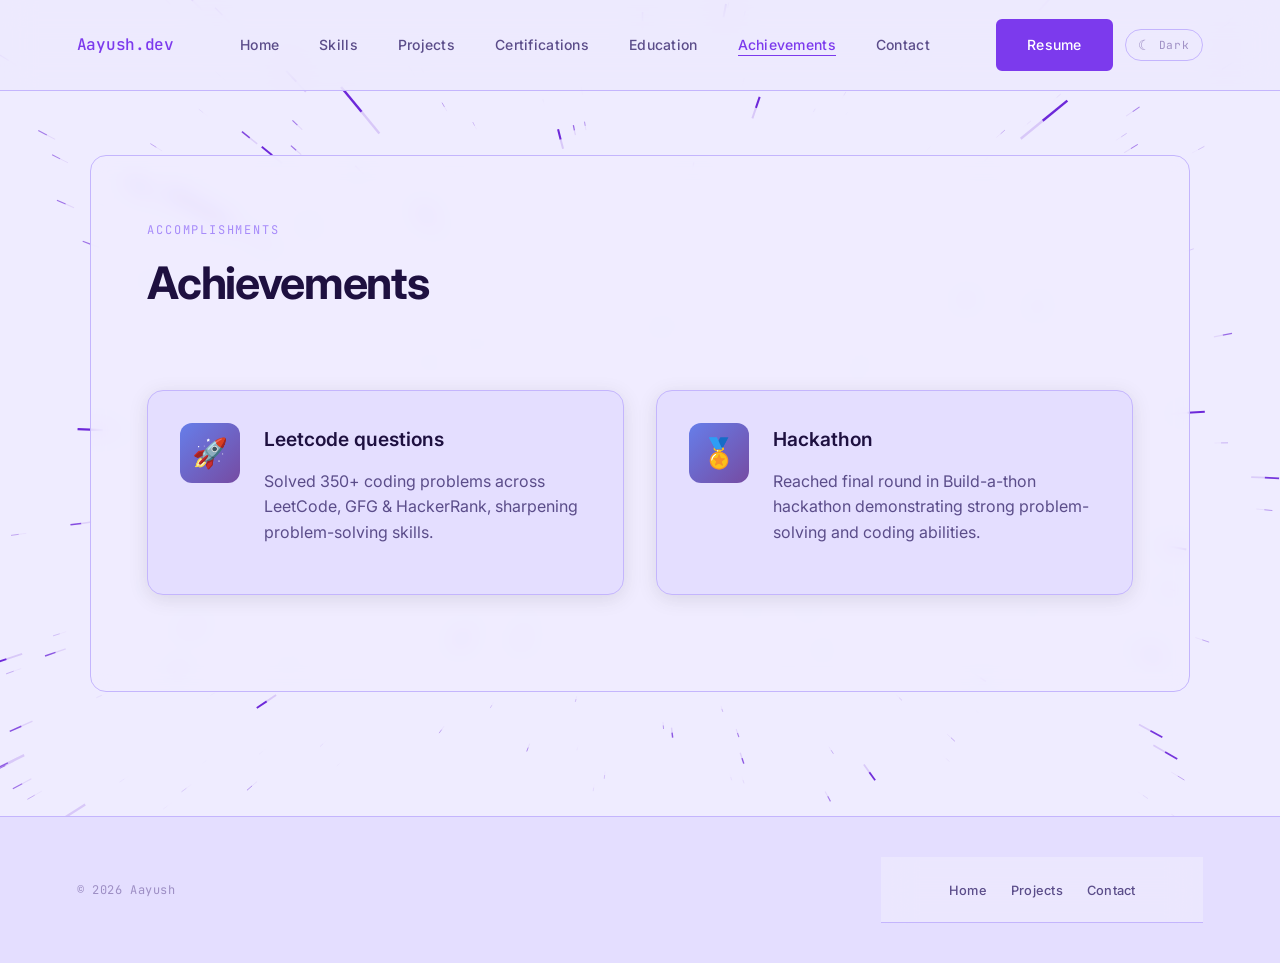
==== commit 52645165: "Update achievements.html" ====
--- a/achievements.html
+++ b/achievements.html
@@ -39,73 +39,13 @@
       <h1 class="section-title fade-in">Achievements</h1>
 
       <div class="achievements-grid fade-in">
-        <!-- Achievement 1 -->
-        <div class="achievement-card">
-          <div class="achievement-icon">
-            <span>🏆</span>
-          </div>
-          <div class="achievement-content">
-            <h3 class="achievement-title">Hackathon Winner</h3>
-            <p class="achievement-desc">
-              Won first place in the 48-hour National Level Hackathon 2024 for developing an innovative AI-powered mental health assistant.
-            </p>
-            <div class="achievement-meta">
-              <span class="achievement-date">March 2024</span>
-              <span class="achievement-org">National Hackathon</span>
-            </div>
-          </div>
-        </div>
+        
 
-        <!-- Achievement 2 -->
-        <div class="achievement-card">
-          <div class="achievement-icon">
-            <span>🎯</span>
-          </div>
-          <div class="achievement-content">
-            <h3 class="achievement-title">Google Developer Expert</h3>
-            <p class="achievement-desc">
-              Achieved Google Cloud Developer certification and contributed to open-source projects with over 500+ stars on GitHub.
-            </p>
-            <div class="achievement-meta">
-              <span class="achievement-date">December 2023</span>
-              <span class="achievement-org">Google Cloud</span>
-            </div>
-          </div>
-        </div>
+        
 
-        <!-- Achievement 3 -->
-        <div class="achievement-card">
-          <div class="achievement-icon">
-            <span>📚</span>
-          </div>
-          <div class="achievement-content">
-            <h3 class="achievement-title">Technical Blog Author</h3>
-            <p class="achievement-desc">
-              Published 15+ technical articles on Medium and Dev.to covering topics like React, Node.js, and cloud architecture.
-            </p>
-            <div class="achievement-meta">
-              <span class="achievement-date">2023 - 2024</span>
-              <span class="achievement-org">Technical Writing</span>
-            </div>
-          </div>
-        </div>
+       
 
-        <!-- Achievement 4 -->
-        <div class="achievement-card">
-          <div class="achievement-icon">
-            <span>🌟</span>
-          </div>
-          <div class="achievement-content">
-            <h3 class="achievement-title">Academic Excellence</h3>
-            <p class="achievement-desc">
-              Maintained 8.5+ CGPA throughout undergraduate studies and received Dean's List recognition for 6 consecutive semesters.
-            </p>
-            <div class="achievement-meta">
-              <span class="achievement-date">2021 - 2025</span>
-              <span class="achievement-org">University</span>
-            </div>
-          </div>
-        </div>
+       
 
         <!-- Achievement 5 -->
         <div class="achievement-card">
@@ -113,13 +53,13 @@
             <span>🚀</span>
           </div>
           <div class="achievement-content">
-            <h3 class="achievement-title">Open Source Contributor</h3>
+            <h3 class="achievement-title">Leetcode questions</h3>
             <p class="achievement-desc">
-              Active contributor to major open-source projects including React, Vue.js, and various Node.js libraries with 100+ merged PRs.
+              Solved 350+ coding problems across LeetCode, GFG & HackerRank, sharpening problem-solving skills.
             </p>
             <div class="achievement-meta">
-              <span class="achievement-date">2022 - Present</span>
-              <span class="achievement-org">GitHub Community</span>
+              <!-- <span class="achievement-date">2022 - Present</span>
+              <span class="achievement-org">GitHub Community</span> -->
             </div>
           </div>
         </div>
@@ -130,13 +70,13 @@
             <span>🏅</span>
           </div>
           <div class="achievement-content">
-            <h3 class="achievement-title">Coding Competition Finalist</h3>
+            <h3 class="achievement-title">Hackathon</h3>
             <p class="achievement-desc">
-              Reached top 10 finalists in ACM ICPC Regional Programming Competition, demonstrating advanced problem-solving skills.
+              Reached final round in Build-a-thon hackathon demonstrating strong problem-solving and coding abilities.
             </p>
             <div class="achievement-meta">
-              <span class="achievement-date">November 2023</span>
-              <span class="achievement-org">ACM ICPC</span>
+              <!-- <span class="achievement-date">November 2023</span>
+              <span class="achievement-org">ACM ICPC</span> -->
             </div>
           </div>
         </div>
--- a/css/style.css
+++ b/css/style.css
@@ -1138,7 +1138,278 @@
   color: #fff;
 }
 
-/* ── CONTACT DIALOG BOX ── */
+/* ── EDUCATION TIMELINE ── */
+.timeline {
+  max-width: 800px;
+  margin: 0 auto;
+  padding: 2rem 0;
+}
+
+.timeline-item {
+  display: flex;
+  margin-bottom: 3rem;
+  position: relative;
+}
+
+.timeline-marker {
+  flex: 0 0 80px;
+  display: flex;
+  justify-content: center;
+  padding-top: 1rem;
+}
+
+.timeline-dot {
+  width: 16px;
+  height: 16px;
+  background: linear-gradient(135deg, #667eea 0%, #764ba2 100%);
+  border-radius: 50%;
+  border: 3px solid var(--bg2);
+  position: relative;
+  z-index: 2;
+}
+
+.timeline-content {
+  flex: 1;
+  background: var(--bg2);
+  padding: 2rem;
+  border-radius: 12px;
+  box-shadow: 0 4px 20px rgba(0, 0, 0, 0.1);
+  border: 1px solid var(--border-solid);
+  position: relative;
+  transition: transform 0.3s ease, box-shadow 0.3s ease;
+}
+
+.timeline-content:hover {
+  transform: translateY(-2px);
+  box-shadow: 0 8px 30px rgba(0, 0, 0, 0.15);
+}
+
+.timeline-header {
+  display: flex;
+  justify-content: space-between;
+  align-items: flex-start;
+  margin-bottom: 1rem;
+  flex-wrap: wrap;
+  gap: 1rem;
+}
+
+.timeline-title {
+  font-size: 1.3rem;
+  font-weight: 600;
+  color: var(--text);
+  margin: 0;
+  flex: 1;
+}
+
+.timeline-date {
+  background: linear-gradient(135deg, #667eea 0%, #764ba2 100%);
+  color: white;
+  padding: 0.3rem 0.8rem;
+  border-radius: 20px;
+  font-size: 0.85rem;
+  font-weight: 500;
+  white-space: nowrap;
+}
+
+.timeline-body {
+  margin-bottom: 1.5rem;
+}
+
+.timeline-subtitle {
+  font-size: 1.1rem;
+  font-weight: 500;
+  color: var(--accent);
+  margin: 0 0 0.5rem 0;
+}
+
+.timeline-desc {
+  color: var(--text-muted);
+  line-height: 1.6;
+  margin-bottom: 1rem;
+}
+
+.timeline-tags {
+  display: flex;
+  flex-wrap: wrap;
+  gap: 0.5rem;
+}
+
+.timeline-tag {
+  background: var(--bg);
+  color: var(--text-muted);
+  padding: 0.3rem 0.6rem;
+  border-radius: 6px;
+  font-size: 0.8rem;
+  border: 1px solid var(--border-solid);
+}
+
+.timeline-percentage {
+  display: flex;
+  align-items: center;
+  gap: 0.5rem;
+  margin: 1rem 0;
+  padding: 0.5rem 1rem;
+  background: linear-gradient(135deg, #667eea 0%, #764ba2 100%);
+  border-radius: 8px;
+  align-self: flex-start;
+}
+
+.percentage-label {
+  font-size: 0.8rem;
+  color: rgba(255, 255, 255, 0.8);
+  font-weight: 500;
+}
+
+.percentage-value {
+  font-size: 1.1rem;
+  font-weight: 600;
+  color: white;
+}
+
+/* ── ACHIEVEMENTS GRID ── */
+.achievements-grid {
+  display: grid;
+  grid-template-columns: repeat(auto-fit, minmax(350px, 1fr));
+  gap: 2rem;
+  max-width: 1200px;
+  margin: 0 auto;
+  padding: 2rem 0;
+}
+
+.achievement-card {
+  background: var(--bg2);
+  border-radius: 16px;
+  padding: 2rem;
+  border: 1px solid var(--border-solid);
+  box-shadow: 0 4px 20px rgba(0, 0, 0, 0.1);
+  transition: transform 0.3s ease, box-shadow 0.3s ease;
+  display: flex;
+  gap: 1.5rem;
+  align-items: flex-start;
+}
+
+.achievement-card:hover {
+  transform: translateY(-4px);
+  box-shadow: 0 8px 30px rgba(0, 0, 0, 0.15);
+}
+
+.achievement-icon {
+  flex: 0 0 60px;
+  height: 60px;
+  background: linear-gradient(135deg, #667eea 0%, #764ba2 100%);
+  border-radius: 12px;
+  display: flex;
+  align-items: center;
+  justify-content: center;
+  font-size: 1.8rem;
+}
+
+.achievement-content {
+  flex: 1;
+}
+
+.achievement-title {
+  font-size: 1.2rem;
+  font-weight: 600;
+  color: var(--text);
+  margin: 0 0 0.8rem 0;
+}
+
+.achievement-desc {
+  color: var(--text-muted);
+  line-height: 1.6;
+  margin-bottom: 1rem;
+}
+
+.achievement-meta {
+  display: flex;
+  gap: 1rem;
+  flex-wrap: wrap;
+}
+
+.achievement-date {
+  background: var(--bg);
+  color: var(--text-muted);
+  padding: 0.3rem 0.6rem;
+  border-radius: 6px;
+  font-size: 0.8rem;
+  border: 1px solid var(--border-solid);
+}
+
+.achievement-org {
+  background: linear-gradient(135deg, #667eea 0%, #764ba2 100%);
+  color: white;
+  padding: 0.3rem 0.6rem;
+  border-radius: 6px;
+  font-size: 0.8rem;
+  font-weight: 500;
+}
+
+/* Dark mode support */
+[data-theme="dark"] .timeline-content,
+[data-theme="dark"] .achievement-card {
+  background: var(--bg2);
+  border-color: var(--border-solid);
+}
+
+[data-theme="dark"] .timeline-dot {
+  border-color: var(--bg2);
+}
+
+/* Mobile responsiveness */
+@media (max-width: 768px) {
+  .timeline-item {
+    flex-direction: column;
+    align-items: center;
+    text-align: center;
+  }
+  
+  .timeline-marker {
+    flex: none;
+    margin-bottom: 1rem;
+  }
+  
+  .timeline-header {
+    flex-direction: column;
+    align-items: center;
+    text-align: center;
+  }
+  
+  .achievements-grid {
+    grid-template-columns: 1fr;
+    gap: 1.5rem;
+    padding: 1rem 0;
+  }
+  
+  .achievement-card {
+    flex-direction: column;
+    text-align: center;
+  }
+  
+  .achievement-meta {
+    justify-content: center;
+  }
+}
+
+@media (max-width: 480px) {
+  .timeline {
+    padding: 1rem 0;
+  }
+  
+  .timeline-content {
+    padding: 1.5rem;
+  }
+  
+  .achievement-card {
+    padding: 1.5rem;
+  }
+  
+  .achievements-grid {
+    gap: 1rem;
+  }
+}
+
+/* ── AI CHATBOT FLOATING BUTTON ── */
 .contact-dialog {
   position: fixed;
   top: 50%;
@@ -1304,12 +1575,12 @@
 }
 
 .ai-chat-float svg {
-  width: 30px;
-  height: 30px;
-  fill: white;
-}
-
-/* ── AI CHATBOT DIALOG BOX ── */
+  width: 24px;
+  height: 24px;
+  color: white;
+  fill: currentColor;
+}
+
 .ai-chat-dialog {
   position: fixed;
   bottom: 6rem;
@@ -1543,11 +1814,10 @@
   display: flex;
   justify-content: space-between;
   align-items: center;
-  flex-wrap: wrap;
-  gap: 1rem;
   background: var(--bg2);
   position: relative;
   z-index: 1;
+  min-height: 80px;
 }
 
 footer p {
@@ -1555,10 +1825,32 @@
   font-size: 0.75rem;
   color: var(--text-faint);
   letter-spacing: 0.05em;
-}
-
-footer nav ul { gap: 1.5rem; }
-footer nav ul a { font-size: 0.8rem; }
+  margin: 0;
+  flex-shrink: 0;
+}
+
+footer nav {
+  flex-shrink: 0;
+}
+
+footer nav ul {
+  display: flex;
+  gap: 1.5rem;
+  margin: 0;
+  padding: 0;
+  list-style: none;
+}
+
+footer nav ul a {
+  font-size: 0.8rem;
+  color: var(--text-muted);
+  text-decoration: none;
+  transition: color 0.3s ease;
+}
+
+footer nav ul a:hover {
+  color: var(--accent);
+}
 
 /* ── TOAST ── */
 .toast {
@@ -1646,3 +1938,119 @@
     gap: 1rem;
   }
 }
+
+/* ── WHATSAPP WIDGET ── */
+.whatsapp-float,
+.whatsapp-dialog {
+  position: fixed;
+  z-index: 9999;
+}
+
+.whatsapp-float {
+  bottom: 2rem;
+  right: 2rem;
+  width: 52px;
+  height: 52px;
+  background: #25d366;
+  border-radius: 50%;
+  display: flex;
+  align-items: center;
+  justify-content: center;
+  cursor: pointer;
+  box-shadow: 0 4px 16px rgba(37, 211, 102, 0.4);
+  transition: transform 0.2s, box-shadow 0.2s;
+}
+
+.whatsapp-float:hover {
+  transform: scale(1.1);
+  box-shadow: 0 6px 24px rgba(37, 211, 102, 0.5);
+}
+
+.whatsapp-float svg {
+  width: 28px;
+  height: 28px;
+  fill: #fff;
+}
+
+.whatsapp-dialog {
+  bottom: 5.5rem;
+  right: 2rem;
+  width: 300px;
+  background: var(--bg2);
+  border: 1px solid var(--border-solid);
+  border-radius: 16px;
+  overflow: hidden;
+  box-shadow: 0 8px 32px rgba(0,0,0,0.2);
+  display: none;
+}
+
+.whatsapp-dialog.open { display: block; }
+
+.whatsapp-dialog-header {
+  background: #25d366;
+  padding: 0.9rem 1.2rem;
+  display: flex;
+  justify-content: space-between;
+  align-items: center;
+}
+
+.whatsapp-dialog-header h3 {
+  color: #fff;
+  font-size: 0.95rem;
+  font-weight: 600;
+}
+
+.whatsapp-close-btn {
+  background: none;
+  border: none;
+  color: #fff;
+  font-size: 1.2rem;
+  cursor: pointer;
+  line-height: 1;
+  padding: 0;
+}
+
+.whatsapp-dialog-body {
+  padding: 1.2rem;
+  display: flex;
+  flex-direction: column;
+  gap: 1rem;
+}
+
+.whatsapp-greeting {
+  font-size: 0.875rem;
+  color: var(--text-muted);
+  line-height: 1.6;
+}
+
+.whatsapp-input-group {
+  display: flex;
+  gap: 0.5rem;
+}
+
+.whatsapp-input {
+  flex: 1;
+  background: var(--bg);
+  border: 1px solid var(--border-solid);
+  border-radius: 8px;
+  padding: 0.5rem 0.75rem;
+  color: var(--text);
+  font-size: 0.85rem;
+  font-family: var(--sans);
+  resize: none;
+  outline: none;
+}
+
+.whatsapp-send-btn {
+  background: #25d366;
+  color: #fff;
+  border: none;
+  border-radius: 8px;
+  padding: 0.5rem 0.9rem;
+  font-size: 0.8rem;
+  font-weight: 600;
+  cursor: pointer;
+  transition: background 0.2s;
+}
+
+.whatsapp-send-btn:hover { background: #1ebe5d; }
